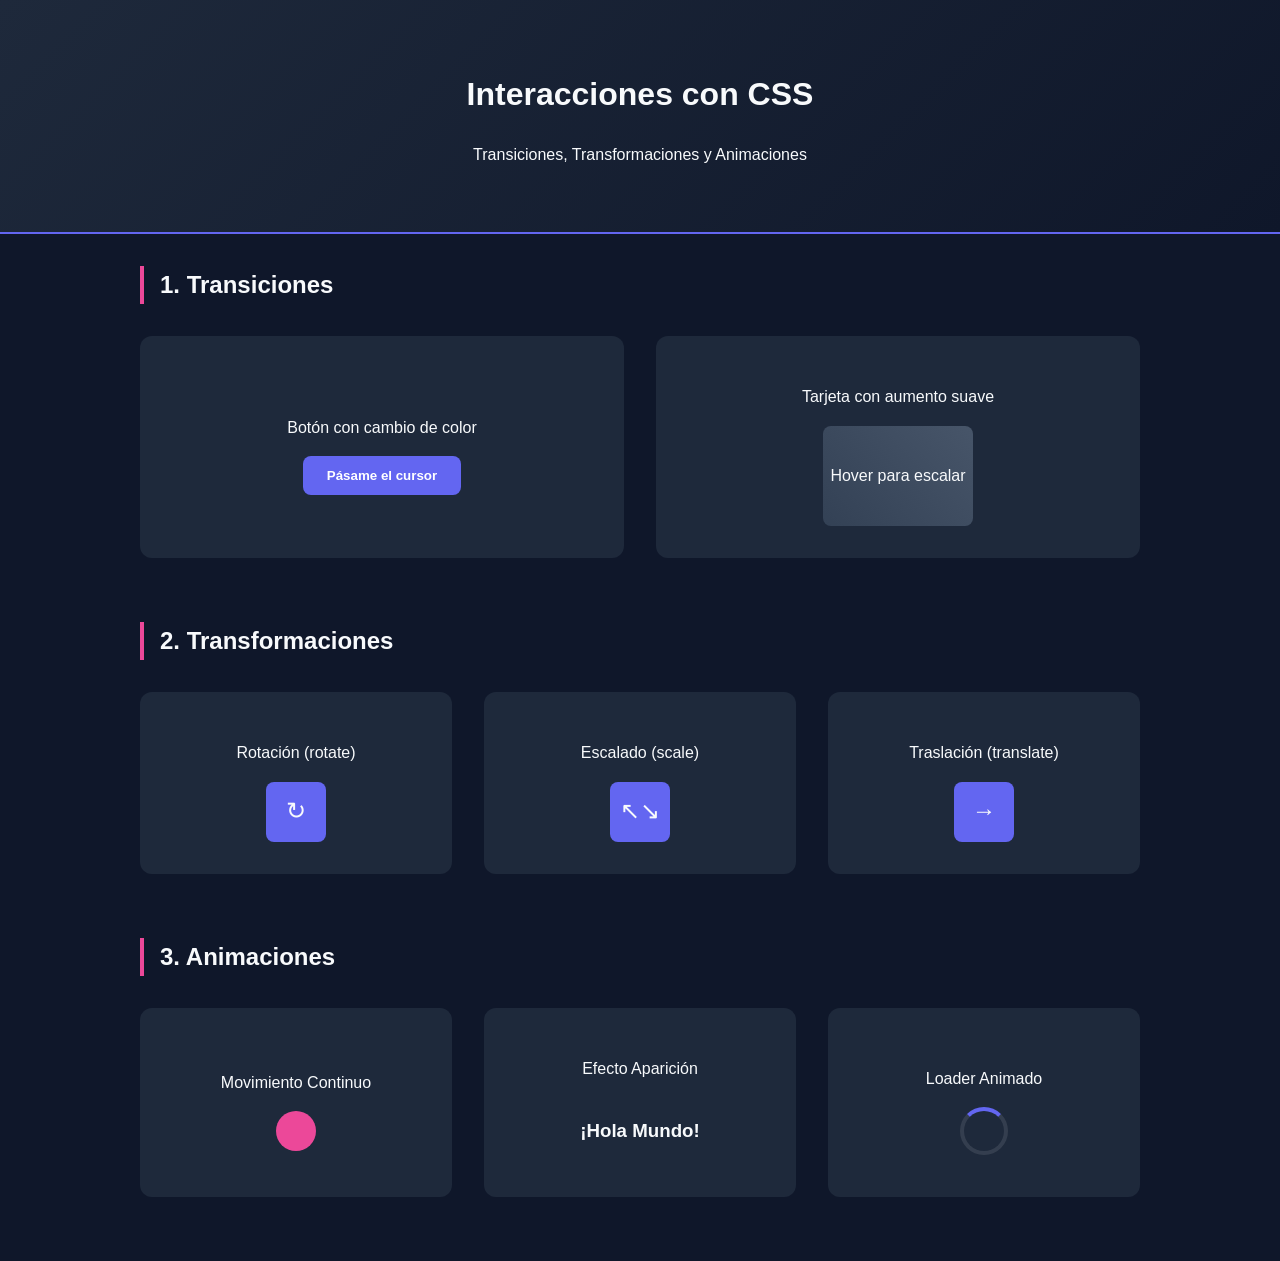
==== structure.html @ b1f634c3 "repositorio animaciones css" ====
<!DOCTYPE html>
<html lang="es">
<head>
    <meta charset="UTF-8">
    <meta name="viewport" content="width=device-width, initial-scale=1.0">
    <title>Efectos Dinámicos CSS</title>
    <link rel="stylesheet" href="css/structure.css">
</head>
<body>

    <header>
        <h1>Interacciones con CSS</h1>
        <p>Transiciones, Transformaciones y Animaciones</p>
    </header>

    <main class="container">
        
        <!-- SECCIÓN 1: TRANSICIONES -->
        <section class="section">
            <h2>1. Transiciones</h2>
            <div class="grid">
                <div class="example-box">
                    <p>Botón con cambio de color</p>
                    <button class="btn-transition">Pásame el cursor</button>
                </div>
                <div class="example-box">
                    <p>Tarjeta con aumento suave</p>
                    <div class="card-transition">
                        <div class="card-content">Hover para escalar</div>
                    </div>
                </div>
            </div>
        </section>

        <!-- SECCIÓN 2: TRANSFORMACIONES -->
        <section class="section">
            <h2>2. Transformaciones</h2>
            <div class="grid">
                <div class="example-box">
                    <p>Rotación (rotate)</p>
                    <div class="box rotate-box">↻</div>
                </div>
                <div class="example-box">
                    <p>Escalado (scale)</p>
                    <div class="box scale-box">↖↘</div>
                </div>
                <div class="example-box">
                    <p>Traslación (translate)</p>
                    <div class="box translate-box">→</div>
                </div>
            </div>
        </section>

        <!-- SECCIÓN 3: ANIMACIONES -->
        <section class="section">
            <h2>3. Animaciones</h2>
            <div class="grid">
                <div class="example-box">
                    <p>Movimiento Continuo</p>
                    <div class="moving-circle"></div>
                </div>
                <div class="example-box">
                    <p>Efecto Aparición</p>
                    <h3 class="fade-text">¡Hola Mundo!</h3>
                </div>
                <div class="example-box">
                    <p>Loader Animado</p>
                    <div class="loader"></div>
                </div>
            </div>
        </section>

    </main>

</body>
</html>
---- css/structure.css ----
/* --- Estilos Base y Layout --- */
:root {
    --primary: #6366f1;
    --secondary: #ec4899;
    --bg-dark: #0f172a;
    --card-bg: #1e293b;
    --text: #f8fafc;
}

body {
    font-family: 'Segoe UI', Tahoma, Geneva, Verdana, sans-serif;
    background-color: var(--bg-dark);
    color: var(--text);
    margin: 0;
    line-height: 1.6;
}

header {
    text-align: center;
    padding: 3rem 1rem;
    background: linear-gradient(135deg, #1e293b 0%, #0f172a 100%);
    border-bottom: 2px solid var(--primary);
}

.container {
    max-width: 1000px;
    margin: 2rem auto;
    padding: 0 1rem;
}

.section {
    margin-bottom: 4rem;
}

h2 {
    border-left: 4px solid var(--secondary);
    padding-left: 1rem;
    margin-bottom: 2rem;
}

.grid {
    display: grid;
    grid-template-columns: repeat(auto-fit, minmax(250px, 1fr));
    gap: 2rem;
}

.example-box {
    background: var(--card-bg);
    padding: 2rem;
    border-radius: 12px;
    display: flex;
    flex-direction: column;
    align-items: center;
    justify-content: center;
    text-align: center;
}

/* --- 1. TRANSICIONES --- */

/* Botón que cambia de color */
.btn-transition {
    background-color: var(--primary);
    color: white;
    border: none;
    padding: 12px 24px;
    border-radius: 8px;
    cursor: pointer;
    font-weight: bold;
    /* Transición: propiedad, duración, curva de velocidad */
    transition: background-color 0.4s ease, transform 0.2s;
}

.btn-transition:hover {
    background-color: var(--secondary);
    transform: translateY(-2px);
}

/* Tarjeta que aumenta de tamaño */
.card-transition {
    width: 150px;
    height: 100px;
    background: linear-gradient(45deg, #334155, #475569);
    border-radius: 8px;
    display: flex;
    align-items: center;
    justify-content: center;
    transition: transform 0.5s cubic-bezier(0.175, 0.885, 0.32, 1.275);
}

.card-transition:hover {
    transform: scale(1.15);
    box-shadow: 0 10px 20px rgba(0,0,0,0.3);
}

/* --- 2. TRANSFORMACIONES --- */

.box {
    width: 60px;
    height: 60px;
    background-color: var(--primary);
    border-radius: 8px;
    display: flex;
    align-items: center;
    justify-content: center;
    font-size: 1.5rem;
    transition: 0.3s;
}

/* Rotación */
.rotate-box:hover {
    transform: rotate(45deg);
}

/* Escalado */
.scale-box:hover {
    transform: scale(0.7);
}

/* Traslación */
.translate-box:hover {
    transform: translateX(30px);
}

/* --- 3. ANIMACIONES --- */

/* Movimiento Continuo */
.moving-circle {
    width: 40px;
    height: 40px;
    background-color: var(--secondary);
    border-radius: 50%;
    animation: bounce 2s infinite alternate ease-in-out;
}

@keyframes bounce {
    from { transform: translateY(-20px); }
    to { transform: translateY(20px); }
}

/* Texto Aparición/Desaparición */
.fade-text {
    animation: fade 3s infinite;
}

@keyframes fade {
    0%, 100% { opacity: 0; }
    50% { opacity: 1; }
}

/* Loader Animado */
.loader {
    width: 40px;
    height: 40px;
    border: 4px solid rgba(255, 255, 255, 0.1);
    border-top: 4px solid var(--primary);
    border-radius: 50%;
    animation: spin 1s linear infinite;
}

@keyframes spin {
    to { transform: rotate(360deg); }
}
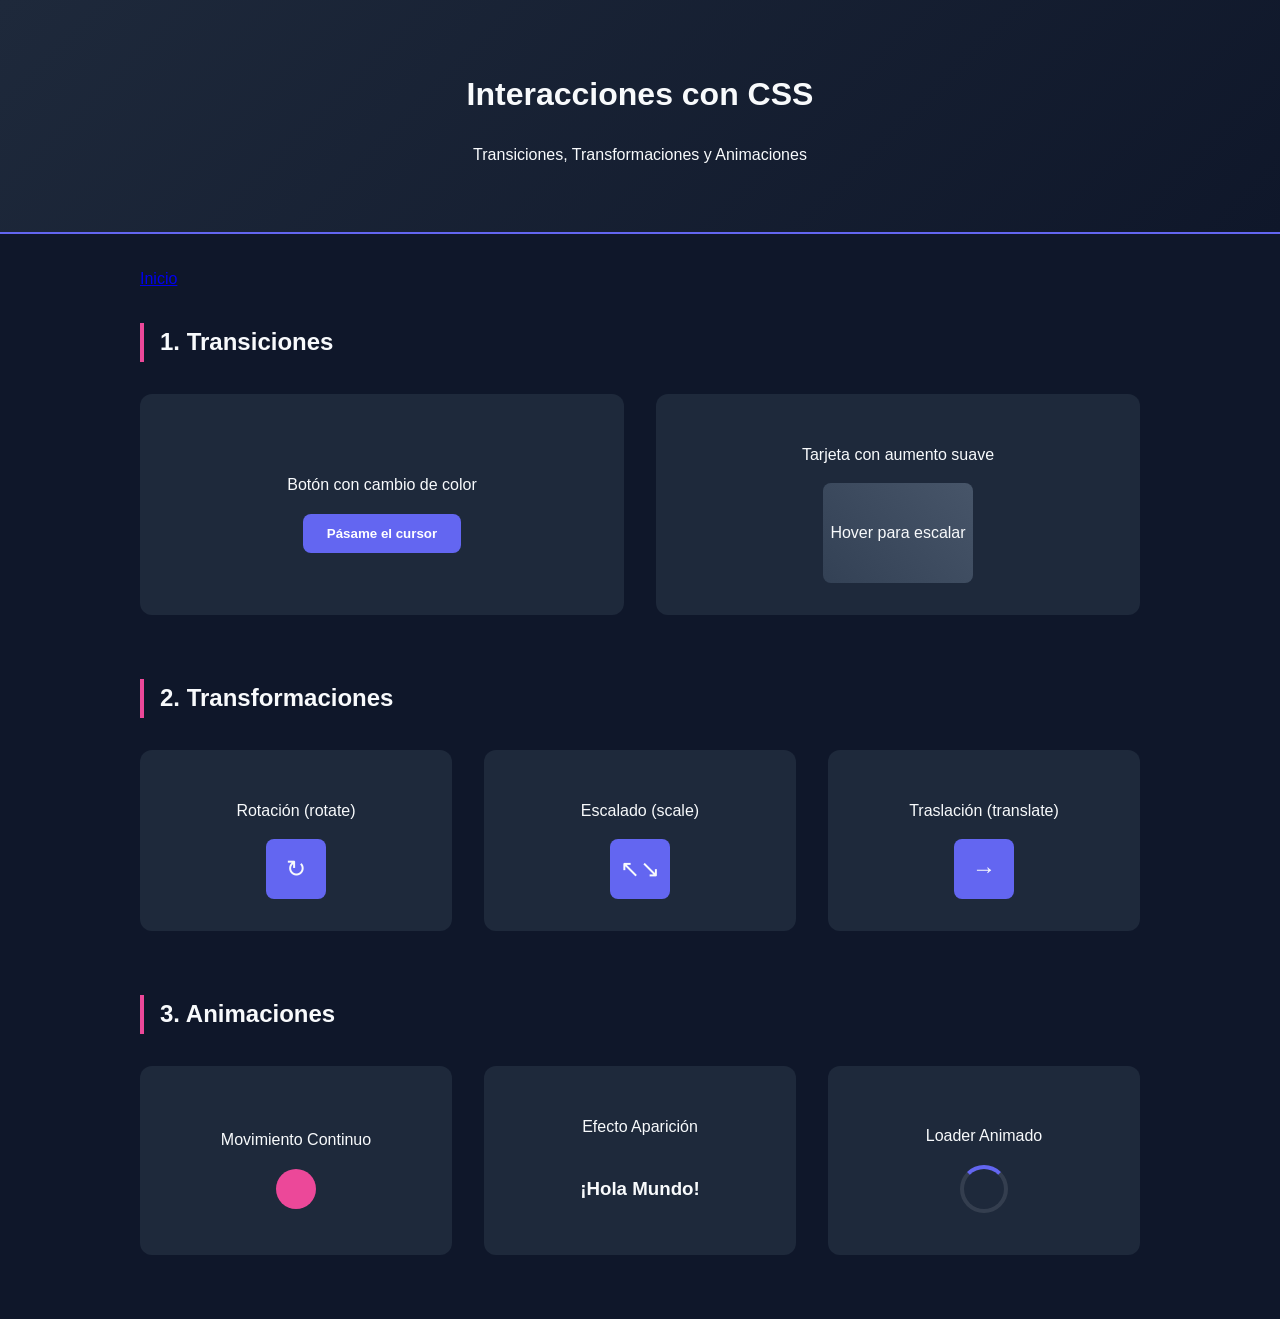
==== commit 5ef71535: "se agregaron los enlaces inicio y structure a sus respectivas páginas" ====
--- a/structure.html
+++ b/structure.html
@@ -12,6 +12,15 @@
         <h1>Interacciones con CSS</h1>
         <p>Transiciones, Transformaciones y Animaciones</p>
     </header>
+
+    <nav class="navbar navbar-expand-lg">
+        <div class="container">
+        <a class="navbar-brand" href="#"></a>
+        <div class="navbar-nav">
+            <a class="nav-link" href="index.html">Inicio</a>
+        </div>
+    </div>
+    </nav>
 
     <main class="container">
         
